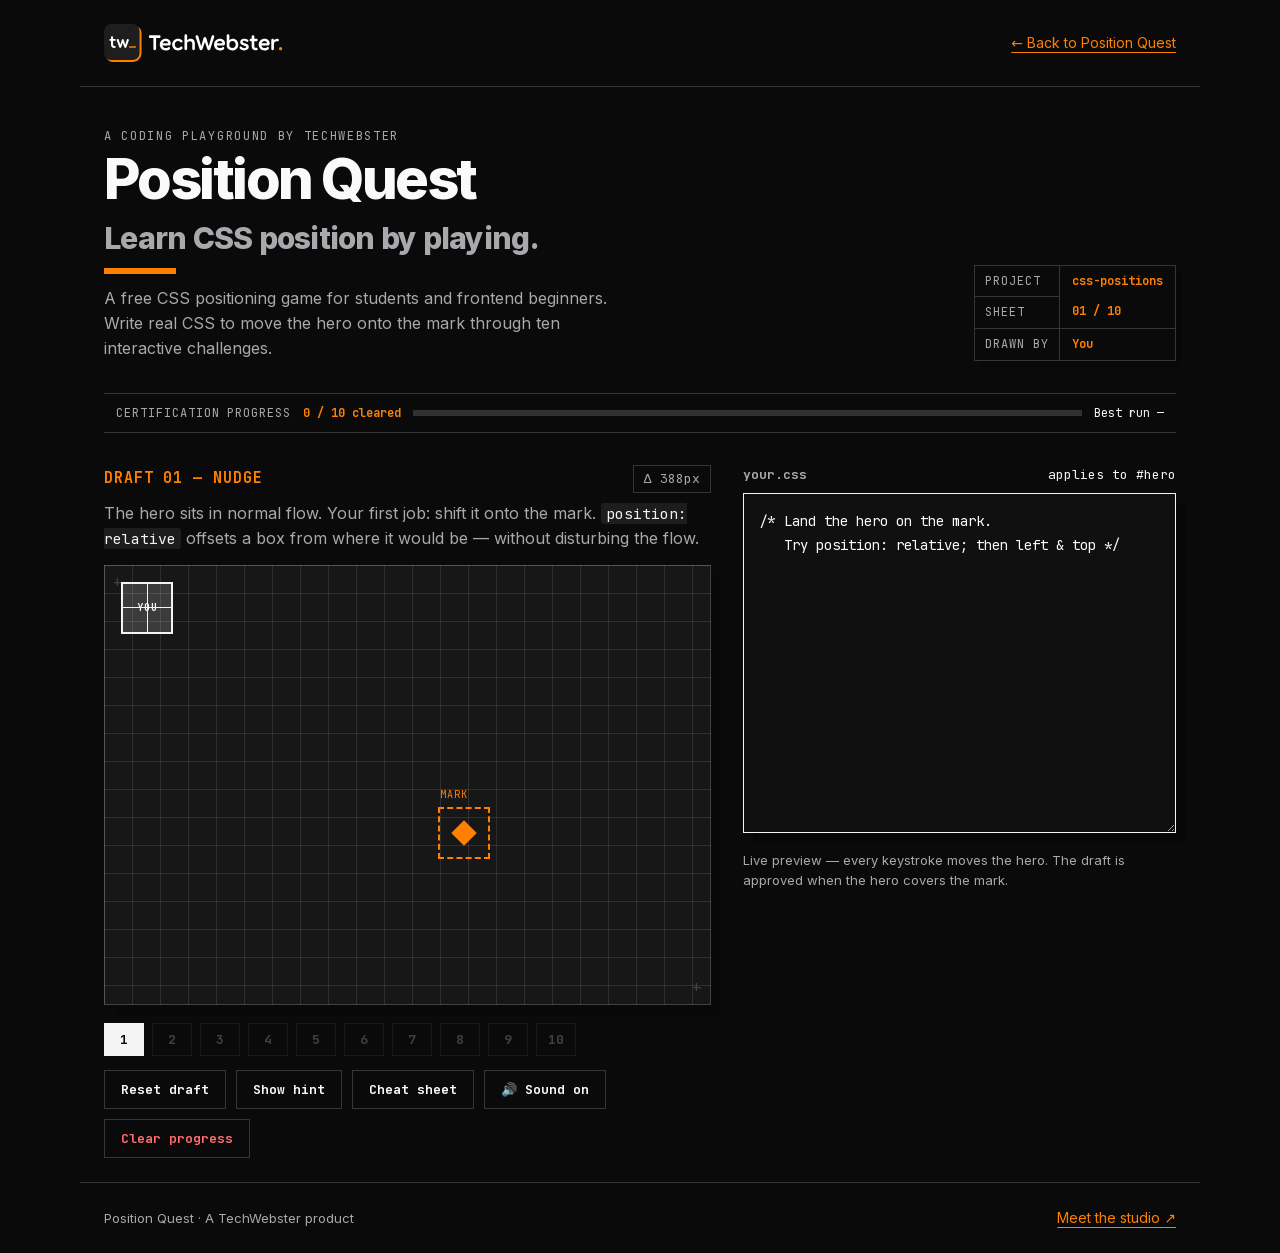
==== play/index.html @ 9aeb405f "Add product landing page and dedicated gameplay route" ====
<!doctype html>
<html lang="en">
<head>
<meta charset="utf-8">
<meta name="viewport" content="width=device-width, initial-scale=1">
<title>Play Position Quest — CSS Challenges | TechWebster</title>
<meta name="description" content="Learn CSS positioning with Position Quest by TechWebster. Practice relative, absolute, fixed and z-index in 10 free interactive coding challenges.">
<link rel="canonical" href="https://css-positions.techwebster.com/play/">
<meta name="theme-color" content="#FF7F00">
<meta name="color-scheme" content="dark">
<meta name="author" content="TechWebster">
<meta property="og:type" content="website">
<meta property="og:site_name" content="Position Quest by TechWebster">
<meta property="og:title" content="CSS Position Game — Position Quest by TechWebster">
<meta property="og:description" content="Learn CSS positioning with Position Quest by TechWebster. Practice relative, absolute, fixed and z-index in 10 free interactive coding challenges.">
<meta property="og:url" content="https://css-positions.techwebster.com/play/">
<meta property="og:image" content="https://css-positions.techwebster.com/assets/social-preview.png">
<meta property="og:image:width" content="1200">
<meta property="og:image:height" content="630">
<meta property="og:image:alt" content="Position Quest by TechWebster — learn CSS position by playing">
<meta name="twitter:card" content="summary_large_image">
<meta name="twitter:title" content="Position Quest by TechWebster">
<meta name="twitter:description" content="Learn CSS positioning with Position Quest by TechWebster. Practice relative, absolute, fixed and z-index in 10 free interactive coding challenges.">
<meta name="twitter:image" content="https://css-positions.techwebster.com/assets/social-preview.png">
<link rel="icon" href="../assets/favicon.ico" sizes="any">
<link rel="apple-touch-icon" href="../assets/apple-touch-icon.png">
<link rel="preload" href="../assets/inter-latin.woff2" as="font" type="font/woff2" crossorigin>
<link rel="stylesheet" href="../style.css">
<script type="application/ld+json">{
  "@context": "https://schema.org",
  "@graph": [
    {
      "@type": "Organization",
      "@id": "https://www.techwebster.com/#organization",
      "name": "TechWebster",
      "url": "https://www.techwebster.com/",
      "logo": "https://www.techwebster.com/logo-white.svg"
    },
    {
      "@type": "WebSite",
      "@id": "https://css-positions.techwebster.com/#website",
      "name": "Position Quest by TechWebster",
      "url": "https://css-positions.techwebster.com/",
      "publisher": {
        "@id": "https://www.techwebster.com/#organization"
      }
    },
    {
      "@type": "WebApplication",
      "@id": "https://css-positions.techwebster.com/#app",
      "name": "Position Quest",
      "url": "https://css-positions.techwebster.com/play/",
      "description": "Learn CSS positioning with Position Quest by TechWebster. Practice relative, absolute, fixed and z-index in 10 free interactive coding challenges.",
      "applicationCategory": "EducationalApplication",
      "operatingSystem": "Any",
      "isAccessibleForFree": true,
      "inLanguage": "en",
      "offers": {
        "@type": "Offer",
        "price": "0",
        "priceCurrency": "USD"
      },
      "publisher": {
        "@id": "https://www.techwebster.com/#organization"
      }
    },
    {
      "@type": "WebPage",
      "@id": "https://css-positions.techwebster.com/play/#webpage",
      "url": "https://css-positions.techwebster.com/play/",
      "name": "Play Position Quest \u2014 TechWebster",
      "isPartOf": {
        "@id": "https://css-positions.techwebster.com/#website"
      },
      "mainEntity": {
        "@id": "https://css-positions.techwebster.com/#app"
      }
    }
  ]
}</script>
</head>
<body>
<a class="skip-link" href="#main-content">Skip to the drafting board</a>

<nav class="brand-nav" aria-label="TechWebster">
  <a href="https://www.techwebster.com/" aria-label="TechWebster home"><img src="../assets/techwebster-logo.svg" width="180" height="38" alt="TechWebster"></a>
  <a href="../">← Back to Position Quest</a>
</nav>
<header class="sheet-head">
  <div>
    <p class="eyebrow">A coding playground by TechWebster</p>
    <h1>Position Quest<span class="heading-sub">Learn CSS position by playing.</span></h1>
    <p class="sub">A free CSS positioning game for students and frontend beginners. Write real CSS to move the hero onto the mark through ten interactive challenges.</p>
  </div>
  <div class="titleblock" aria-hidden="true">
    <span>Project</span><b>css-positions</b>
    <span>Sheet</span><b id="sheet-no">01 / 10</b>
    <span>Drawn by</span><b>You</b>
  </div>
</header>

<main id="main-content">
  <div class="progress-strip" aria-label="Course progress">
    <span class="progress-label">Certification progress</span>
    <strong id="progress-count">0 / 10 cleared</strong>
    <div class="progress-track" aria-hidden="true"><span id="progress-fill"></span></div>
    <span id="best-score" class="progress-best">Best run —</span>
  </div>
  <section class="board-col">
    <div class="hud">
      <h2 id="lv-name">Draft 01</h2>
      <span id="meter" class="meter" title="Distance from hero to mark">Δ —</span>
    </div>
    <p id="lv-brief" class="brief">Start with relative positioning: use CSS offsets to move the hero onto the mark.</p>

    <div id="board" class="board" aria-describedby="lv-brief">
      <div id="deco"></div>
      <div id="target"><span class="tag">MARK</span></div>
      <div id="hero"><span>YOU</span></div>
      <div id="confetti" aria-hidden="true"></div>
      <div id="win" class="win" role="status" aria-live="polite" hidden>
        <p class="win-big">Draft approved</p>
        <p class="win-sub" id="win-sub">The foreman is pleased.</p>
        <p class="win-stats" id="win-stats"></p>
        <button id="next-btn" class="btn btn-amber">Next draft →</button>
      </div>
    </div>

    <div class="level-chips" id="chips" role="tablist" aria-label="Levels"></div>

    <div class="tools">
      <button id="reset-btn" class="btn">Reset draft</button>
      <button id="hint-btn" class="btn">Show hint</button>
      <button id="cheat-btn" class="btn">Cheat sheet</button>
      <button id="mute-btn" class="btn">🔊 Sound on</button>
      <button id="clear-progress-btn" class="btn btn-danger">Clear progress</button>
    </div>
    <p id="hint" class="hint" aria-live="polite" hidden></p>
    <p id="announcement" class="sr-only" aria-live="assertive"></p>
  </section>

  <section class="editor-col">
    <label class="ed-label" for="editor">your.css <span class="ed-scope">applies to #hero</span></label>
    <textarea id="editor" aria-label="CSS editor for the hero" aria-describedby="editor-note" spellcheck="false" autocapitalize="off" autocorrect="off"
      placeholder="/* write CSS here, e.g.
position: relative;
left: 40px; */"></textarea>
    <p class="ed-note" id="editor-note">Live preview — every keystroke moves the hero. The draft is approved when the hero covers the mark.</p>
  </section>
  <noscript><p>The game needs JavaScript. Enable it to play Position Quest.</p></noscript>
</main>
<footer class="site-footer"><span>Position Quest · A TechWebster product</span><a href="https://www.techwebster.com/">Meet the studio <span aria-hidden="true">↗</span></a></footer>

<dialog id="cheat" class="cheat">
  <h2>Position cheat sheet</h2>
  <dl>
    <dt><code>position: static;</code></dt>
    <dd>Default. The box sits in normal flow — <code>top / right / bottom / left</code> do nothing.</dd>
    <dt><code>position: relative;</code></dt>
    <dd>Offset from where it <em>would</em> be. Flow keeps its original space. Enables <code>z-index</code> and acts as the anchor for absolute children.</dd>
    <dt><code>position: absolute;</code></dt>
    <dd>Removed from flow. Anchored to the nearest <em>positioned</em> ancestor (else the page). <code>top/right/bottom/left</code> measure from that ancestor's edges.</dd>
    <dt><code>position: fixed;</code></dt>
    <dd>Removed from flow. Usually anchored to the <em>viewport</em>. Certain ancestors, such as transformed elements, can establish its containing block instead.</dd>
    <dt><code>position: sticky;</code></dt>
    <dd>Relative until it crosses a scroll threshold (<code>top: 0</code> etc.), then it sticks, within its parent.</dd>
    <dt><code>z-index</code></dt>
    <dd>Stacking order within a stacking context. Works on positioned elements and flex or grid items; higher values paint above lower ones in the same context.</dd>
    <dt>Tricks</dt>
    <dd>Center anything: <code>position:absolute; inset:0; margin:auto;</code> or <code>left:50%; top:50%; transform:translate(-50%,-50%);</code></dd>
  </dl>
  <form method="dialog"><button class="btn btn-amber">Back to the board</button></form>
</dialog>

<style id="level-css"></style>
<style id="user-css"></style>
<script src="../game.js"></script>
</body>
</html>
---- style.css ----
@font-face { font-family: Inter; src: url("assets/inter-latin.woff2") format("woff2"); font-style: normal; font-weight: 100 900; font-display: swap; }
@font-face { font-family: "JetBrains Mono"; src: url("assets/jetbrains-mono-latin.woff2") format("woff2"); font-style: normal; font-weight: 100 800; font-display: swap; }
/* Position Quest — blueprint drafting theme */
:root {
  --bg: #0a0a0a;
  --bg-2: #171717;
  --line: rgba(255, 255, 255, 0.18);
  --grid: rgba(255, 255, 255, 0.10);
  --ink: #fafafa;
  --ink-dim: #a8a8ad;
  --amber: #ff7f00;
  --cyan: #f4f4f5;
  --red: #ff6b6b;
  --font-display: "Inter", system-ui, sans-serif;
  --font-body: "Inter", system-ui, sans-serif;
  --font-mono: "JetBrains Mono", ui-monospace, "SF Mono", Menlo, monospace;
}

* { box-sizing: border-box; }

.skip-link {
  position: fixed;
  left: 12px;
  top: 12px;
  z-index: 100;
  transform: translateY(-180%);
  padding: 8px 12px;
  background: var(--amber);
  color: var(--bg);
  font-family: var(--font-mono);
  font-size: 12px;
  font-weight: 700;
}
.skip-link:not(:focus) { visibility: hidden; }
.skip-link:focus { transform: translateY(0); visibility: visible; }
.sr-only {
  position: absolute;
  width: 1px;
  height: 1px;
  padding: 0;
  margin: -1px;
  overflow: hidden;
  clip: rect(0, 0, 0, 0);
  white-space: nowrap;
  border: 0;
}

body {
  margin: 0;
  min-height: 100vh;
  background:
    linear-gradient(var(--grid) 1px, transparent 1px) 0 -1px / 28px 28px,
    linear-gradient(90deg, var(--grid) 1px, transparent 1px) -1px 0 / 28px 28px,
    var(--bg);
  color: var(--ink);
  font-family: var(--font-body);
  line-height: 1.55;
}

/* ---------- sheet head ---------- */
.sheet-head {
  max-width: 1120px;
  margin: 0 auto;
  padding: 40px 24px 8px;
  display: flex;
  flex-wrap: wrap;
  gap: 24px;
  align-items: flex-end;
  justify-content: space-between;
}
.eyebrow {
  font-family: var(--font-mono);
  font-size: 12px;
  letter-spacing: 0.14em;
  text-transform: uppercase;
  color: var(--ink-dim);
  margin: 0 0 6px;
}
h1 {
  font-family: var(--font-display);
  font-size: clamp(32px, 6vw, 56px);
  letter-spacing: 0.01em;
  margin: 0;
  line-height: 1;
}
h1::after {
  content: "";
  display: block;
  width: 72px;
  height: 6px;
  margin-top: 10px;
  background: var(--amber);
}
.sub { max-width: 52ch; color: var(--ink-dim); margin: 12px 0 0; }
.sub code, .brief code, .cheat code, .hint code {
  font-family: var(--font-mono);
  font-size: 0.92em;
  color: var(--cyan);
  background: rgba(244, 244, 245, 0.08);
  padding: 1px 5px;
  border-radius: 3px;
}
.titleblock {
  border: 1px solid var(--line);
  display: grid;
  grid-template-columns: auto auto;
  font-family: var(--font-mono);
  font-size: 12px;
  box-shadow: 6px 6px 0 rgba(0, 0, 0, 0.25);
}
.titleblock span {
  padding: 6px 10px;
  color: var(--ink-dim);
  text-transform: uppercase;
  letter-spacing: 0.08em;
  border-top: 1px solid var(--line);
}
.titleblock span:first-child, .titleblock span:nth-child(2) { border-top: 0; }
.titleblock b {
  padding: 6px 12px;
  font-weight: 700;
  color: var(--amber);
  border-top: 1px solid var(--line);
  border-left: 1px solid var(--line);
}
.titleblock b:first-of-type, .titleblock b:nth-of-type(2) { border-top: 0; }

/* ---------- layout ---------- */
main {
  max-width: 1120px;
  margin: 0 auto;
  padding: 24px;
  display: grid;
  grid-template-columns: minmax(0, 1.4fr) minmax(0, 1fr);
  gap: 32px;
  align-items: start;
}
.progress-strip {
  grid-column: 1 / -1;
  display: grid;
  grid-template-columns: auto auto minmax(120px, 1fr) auto;
  gap: 12px;
  align-items: center;
  padding: 10px 12px;
  border-block: 1px solid var(--line);
  font-family: var(--font-mono);
  font-size: 12px;
}
.progress-label { color: var(--ink-dim); text-transform: uppercase; letter-spacing: .08em; }
.progress-strip strong { color: var(--amber); white-space: nowrap; }
.progress-track { height: 6px; background: rgba(255, 255, 255, .16); }
#progress-fill {
  display: block;
  width: 0;
  height: 100%;
  background: var(--amber);
  transition: width .35s ease-out;
}
.progress-best { color: var(--cyan); white-space: nowrap; }
@media (max-width: 900px) {
  main { grid-template-columns: 1fr; }
}

/* ---------- board ---------- */
.hud { display: flex; align-items: baseline; justify-content: space-between; gap: 16px; }
.hud h2 {
  font-family: var(--font-mono);
  font-size: 15px;
  font-weight: 700;
  letter-spacing: 0.06em;
  text-transform: uppercase;
  margin: 0;
  color: var(--amber);
}
.meter {
  font-family: var(--font-mono);
  font-size: 13px;
  color: var(--ink-dim);
  border: 1px solid var(--line);
  padding: 3px 10px;
  white-space: nowrap;
}
.meter.hot { color: var(--amber); border-color: var(--amber); }
.brief { color: var(--ink-dim); min-height: 3.1em; margin: 8px 0 14px; max-width: 64ch; }

.board {
  position: relative;
  height: 440px;
  border: 1px solid var(--line);
  background:
    linear-gradient(var(--grid) 1px, transparent 1px) 0 -1px / 28px 28px,
    linear-gradient(90deg, var(--grid) 1px, transparent 1px) -1px 0 / 28px 28px,
    var(--bg-2);
  box-shadow: 10px 10px 0 rgba(0, 0, 0, 0.25);
  padding: 16px;
}
.board::before, .board::after {
  content: "+";
  position: absolute;
  font-family: var(--font-mono);
  color: var(--line);
  font-size: 16px;
}
.board::before { top: 4px; left: 8px; }
.board::after { bottom: 4px; right: 8px; }

#deco { display: contents; }

/* crates & deco */
.crate {
  position: absolute;
  border: 2px solid var(--ink-dim);
  background:
    repeating-linear-gradient(45deg, transparent 0 6px, rgba(168, 168, 173, 0.22) 6px 8px),
    var(--bg);
  display: grid;
  place-items: center;
  font-family: var(--font-mono);
  font-size: 10px;
  letter-spacing: 0.12em;
  color: var(--ink-dim);
}
.flow-crate {
  width: 52px;
  height: 52px;
  margin: 20px 0 0 26%;
  position: static;
}

/* hero */
#hero {
  width: 52px;
  height: 52px;
  border: 2px solid var(--cyan);
  background:
    linear-gradient(var(--cyan), var(--cyan)) center / 100% 1px no-repeat,
    linear-gradient(var(--cyan), var(--cyan)) center / 1px 100% no-repeat,
    rgba(244, 244, 245, 0.16);
  display: grid;
  place-items: center;
  font-family: var(--font-mono);
  font-size: 10px;
  font-weight: 700;
  letter-spacing: 0.1em;
  color: var(--cyan);
  z-index: 1;
}

/* target */
#target {
  position: absolute;
  width: 52px;
  height: 52px;
  border: 2px dashed var(--amber);
  display: grid;
  place-items: center;
  z-index: 0;
}
#target::before {
  content: "";
  width: 18px;
  height: 18px;
  background: var(--amber);
  transform: rotate(45deg);
  animation: pulse 1.6s ease-in-out infinite;
}
#target .tag {
  position: absolute;
  top: -22px;
  left: 0;
  font-family: var(--font-mono);
  font-size: 10px;
  letter-spacing: 0.12em;
  color: var(--amber);
  white-space: nowrap;
}
#target.near {
  border-color: var(--cyan);
  box-shadow: 0 0 0 3px rgba(244, 244, 245, 0.25), 0 0 18px rgba(255, 127, 0, 0.45);
}
#target.near .tag { color: var(--cyan); }
@keyframes pulse {
  0%, 100% { transform: rotate(45deg) scale(1); opacity: 1; }
  50% { transform: rotate(45deg) scale(0.72); opacity: 0.6; }
}

/* win banner — compact strip so the final overlap stays visible */
.win[hidden] { display: none; }
.win {
  position: absolute;
  left: -1px;
  right: -1px;
  bottom: -1px;
  z-index: 40;
  display: flex;
  flex-wrap: wrap;
  align-items: center;
  gap: 4px 18px;
  padding: 12px 18px;
  background: linear-gradient(rgba(10, 10, 10, 0.94), rgba(10, 10, 10, 0.88));
  border-top: 2px solid var(--amber);
}
.win-big {
  font-family: var(--font-display);
  font-size: clamp(18px, 3vw, 26px);
  color: var(--amber);
  margin: 0;
}
.win-sub { color: var(--ink-dim); margin: 0; font-size: 14px; }
.win-stats {
  margin: 0;
  font-family: var(--font-mono);
  font-size: 12px;
  color: var(--cyan);
}
.win .btn-amber { margin-left: auto; }

/* confetti */
#confetti { position: absolute; inset: 0; overflow: hidden; pointer-events: none; z-index: 50; }
#confetti i {
  position: absolute;
  top: -14px;
  width: 8px;
  height: 14px;
  animation: fall 1.6s linear forwards;
}
@keyframes fall {
  to { transform: translateY(500px) rotate(540deg); opacity: 0; }
}

/* ---------- level chips ---------- */
.level-chips { display: flex; flex-wrap: wrap; gap: 8px; margin-top: 18px; }
.chip {
  font-family: var(--font-mono);
  font-size: 13px;
  font-weight: 700;
  min-width: 40px;
  padding: 7px 10px;
  background: transparent;
  border: 1px solid var(--line);
  color: var(--ink-dim);
  cursor: pointer;
}
.chip:hover:not(:disabled) { border-color: var(--cyan); color: var(--cyan); }
.chip.current { border-color: var(--cyan); color: var(--bg); background: var(--cyan); }
.chip.done { border-color: var(--amber); color: var(--amber); }
.chip:disabled { opacity: 0.35; cursor: not-allowed; }

/* ---------- tools ---------- */
.tools { display: flex; flex-wrap: wrap; gap: 10px; margin-top: 14px; }
.btn {
  font-family: var(--font-mono);
  font-size: 13px;
  font-weight: 700;
  padding: 10px 16px;
  background: transparent;
  border: 1px solid var(--line);
  color: var(--ink);
  cursor: pointer;
  transition: border-color 0.15s, color 0.15s, transform 0.05s;
}
.btn:hover { border-color: var(--amber); color: var(--amber); }
.btn:active { transform: translateY(1px); }
.btn-amber { background: var(--amber); border-color: var(--amber); color: var(--bg); }
.btn-amber:hover { background: #ff9b38; color: var(--bg); }
.btn-danger { color: var(--red); }
.btn-danger:hover { border-color: var(--red); color: var(--red); }

.hint {
  font-family: var(--font-mono);
  font-size: 13px;
  color: var(--cyan);
  border-left: 3px solid var(--cyan);
  padding: 6px 12px;
  margin: 14px 0 0;
  white-space: pre-wrap;
}

/* ---------- editor ---------- */
.editor-col { position: sticky; top: 24px; }
.ed-label {
  font-family: var(--font-mono);
  font-size: 13px;
  font-weight: 700;
  color: var(--ink-dim);
  display: flex;
  justify-content: space-between;
  margin-bottom: 8px;
}
.ed-scope { font-weight: 400; color: var(--cyan); }
#editor {
  width: 100%;
  height: 340px;
  resize: vertical;
  background: #101010;
  color: var(--ink);
  border: 1px solid var(--line);
  box-shadow: 10px 10px 0 rgba(0, 0, 0, 0.25);
  font-family: var(--font-mono);
  font-size: 14px;
  line-height: 1.7;
  padding: 16px;
  outline: none;
  tab-size: 2;
}
#editor:focus { border-color: var(--cyan); }
.ed-note { font-size: 13px; color: var(--ink-dim); margin: 10px 0 0; }

/* ---------- cheat sheet ---------- */
.cheat {
  max-width: 620px;
  width: calc(100vw - 48px);
  border: 1px solid var(--line);
  background: var(--bg-2);
  color: var(--ink);
  font-family: var(--font-body);
  padding: 28px;
  box-shadow: 12px 12px 0 rgba(0, 0, 0, 0.3);
}
.cheat::backdrop { background: rgba(5, 14, 24, 0.7); }
.cheat h2 { font-family: var(--font-display); font-size: 22px; margin: 0 0 14px; }
.cheat dt { font-family: var(--font-mono); font-weight: 700; color: var(--amber); margin-top: 14px; }
.cheat dd { margin: 2px 0 0; color: var(--ink-dim); font-size: 14px; }

/* ---------- a11y & motion ---------- */
:focus-visible { outline: 2px solid var(--amber); outline-offset: 2px; }
@media (prefers-reduced-motion: reduce) {
  #target::before, #confetti i { animation: none !important; }
}

@media (max-width: 700px) {
  .win { gap: 4px 12px; padding: 10px 14px; }
}

@media (max-width: 900px) {
  .board { height: 340px; }
  .editor-col { position: static; }
  #editor { height: 240px; }
  .progress-strip { grid-template-columns: 1fr auto; }
  .progress-label { grid-column: 1 / 2; }
  .progress-track { grid-column: 1 / -1; grid-row: 2; }
  .progress-best { grid-column: 2; grid-row: 1; }
}

/* TechWebster brand shell; the drafting grid remains the product signature. */
body { background: var(--bg); }
.brand-nav, .site-footer { max-width: 1120px; margin: 0 auto; padding: 24px; display: flex; justify-content: space-between; align-items: center; gap: 20px; }
.brand-nav { border-bottom: 1px solid var(--line); }
.brand-nav img { display: block; max-width: 100%; height: auto; }
a { color: var(--amber); text-underline-offset: 4px; }
.brand-nav a, .site-footer a { font-size: 14px; }
h1 { font-weight: 800; letter-spacing: -.045em; }
.heading-sub { display: block; font-size: clamp(20px, 3vw, 30px); line-height: 1.3; letter-spacing: -.025em; color: var(--ink-dim); margin-top: 12px; }
.learn-section { grid-column: 1 / -1; border-top: 1px solid var(--line); padding-top: 40px; margin-top: 24px; }
.learn-section h2 { font-size: clamp(22px, 3vw, 30px); line-height: 1.25; letter-spacing: -.03em; }
.learn-section p { color: var(--ink-dim); max-width: 80ch; }
.concepts { display: grid; grid-template-columns: repeat(2, minmax(0, 1fr)); gap: 16px 40px; margin: 28px 0 40px; }
.concepts h3 { font-size: 17px; color: var(--ink); }
.concepts code { font-family: var(--font-mono); font-size: .9em; color: var(--ink); overflow-wrap: anywhere; }
.site-footer { border-top: 1px solid var(--line); color: var(--ink-dim); font-size: 13px; }
:focus-visible { outline: 2px solid var(--amber); outline-offset: 4px; }
@media (max-width: 600px) { .concepts { grid-template-columns: 1fr; gap: 8px; } .brand-nav img { width: 145px; } .brand-nav, .site-footer { flex-wrap: wrap; } }

/* Landing: a single invitation to play, framed by the company brand. */
.landing-page { display: flex; flex-direction: column; min-height: 100svh; }
.landing-page .brand-nav, .landing-page .site-footer { width: 100%; }
.landing-hero { flex: 1; width: 100%; padding: 64px 24px; grid-template-columns: minmax(0, 1.1fr) minmax(0, 1fr); align-items: center; gap: 60px; }
.hero-copy .eyebrow { color: var(--amber); letter-spacing: .1em; margin-bottom: 24px; }
.hero-copy h1 { font-size: clamp(58px, 6.6vw, 84px); line-height: .98; letter-spacing: -.065em; }
.hero-copy h1::after { display: none; }
.hero-copy h1 span { color: var(--amber); }
.hero-copy h2 { font-size: 22px; line-height: 1.3; letter-spacing: -.025em; margin: 28px 0 14px; }
.hero-description { color: var(--ink-dim); font-size: 16px; max-width: 47ch; }
.hero-topics { font-size: 14px; color: var(--ink-dim); line-height: 1.8; margin: 22px 0 28px; }
.play-cta { display: inline-flex; gap: 64px; align-items: center; background: var(--amber); color: var(--bg); padding: 15px 22px; font-size: 17px; font-weight: 700; text-decoration: none; border-radius: 5px; transition: background .15s; }
.play-cta:hover { background: #ff9b38; }
.play-note { font-size: 12px; color: var(--ink-dim); margin-top: 15px; }
.hero-preview { margin: 0; min-width: 0; border: 1px solid var(--line); background: #101010; box-shadow: 12px 12px 0 #171717; }
.preview-bar { display: flex; justify-content: space-between; padding: 16px 20px; border-bottom: 1px solid var(--line); font: 11px var(--font-mono); color: var(--ink-dim); }
.preview-bar span:last-child { color: var(--amber); }
.preview-grid { height: 300px; position: relative; background: linear-gradient(var(--grid) 1px, transparent 1px) 0 0 / 24px 24px, linear-gradient(90deg,var(--grid) 1px,transparent 1px) 0 0 / 24px 24px; }
.preview-origin { position: absolute; top: 54px; left: 40px; width: 60px; height: 60px; border: 1px solid var(--ink); display: grid; place-items: center; font: 11px var(--font-mono); background: #fafafa0d; }
.preview-path { position: absolute; left: 100px; top: 84px; width: calc(65% - 100px); height: 80px; border-top: 1px dashed #ffffff55; border-right: 1px dashed #ffffff55; }
.preview-target { position: absolute; left: calc(65% - 30px); top: 134px; width: 60px; height: 60px; border: 1px dashed var(--amber); color: var(--amber); background: #ff7f0012; display: grid; place-items: center; font-size: 36px; }
.preview-target span { position: absolute; top: -25px; white-space: nowrap; font: 10px var(--font-mono); }
.preview-caption { position: absolute; bottom: 24px; left: 24px; color: var(--ink-dim); font: 11px var(--font-mono); }
.hero-preview figcaption { padding: 22px; border-top: 1px solid var(--line); display: flex; justify-content: space-between; align-items: end; gap: 8px; }
.hero-preview code { font: 13px/1.8 var(--font-mono); }
.hero-preview code span { color: var(--amber); }
.preview-live { color: var(--ink-dim); font: 9px var(--font-mono); white-space: nowrap; }
.landing-page .site-footer { align-items: center; }
.landing-page .site-footer strong, .landing-page .site-footer span { display: block; }
.landing-page .site-footer strong { color: var(--ink); margin-bottom: 5px; font-weight: 500; }
.footer-links { display: flex; gap: 24px; }
@media (max-width: 900px) { .landing-hero { gap: 32px; grid-template-columns: 1fr 1fr; } .preview-live { display: none; } }
@media (max-width: 700px) { .landing-hero { grid-template-columns: 1fr; padding-top: 40px; padding-bottom: 40px; } .hero-copy h1 { font-size: clamp(56px, 12vw, 78px); } .hero-preview { max-width: 480px; width: 100%; } .preview-grid { height: 250px; } .landing-page .site-footer { gap: 20px; } }
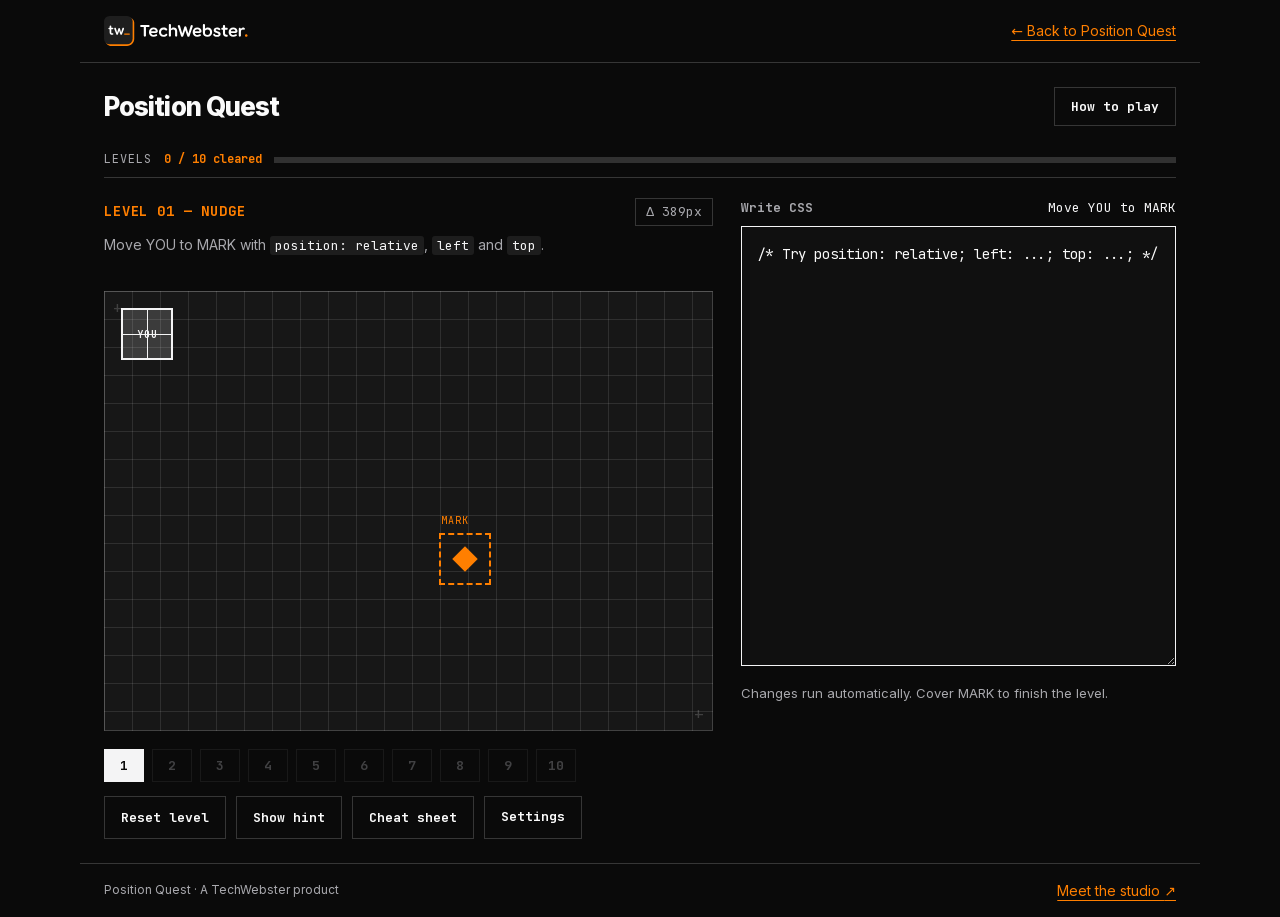
==== commit d44e769a: "Simplify gameplay with concise goals and optional help" ====
--- a/play/index.html
+++ b/play/index.html
@@ -79,37 +79,28 @@
   ]
 }</script>
 </head>
-<body>
+<body class="game-page">
 <a class="skip-link" href="#main-content">Skip to the drafting board</a>
 
 <nav class="brand-nav" aria-label="TechWebster">
   <a href="https://www.techwebster.com/" aria-label="TechWebster home"><img src="../assets/techwebster-logo.svg" width="180" height="38" alt="TechWebster"></a>
   <a href="../">← Back to Position Quest</a>
 </nav>
-<header class="sheet-head">
-  <div>
-    <p class="eyebrow">A coding playground by TechWebster</p>
-    <h1>Position Quest<span class="heading-sub">Learn CSS position by playing.</span></h1>
-    <p class="sub">A free CSS positioning game for students and frontend beginners. Write real CSS to move the hero onto the mark through ten interactive challenges.</p>
-  </div>
-  <div class="titleblock" aria-hidden="true">
-    <span>Project</span><b>css-positions</b>
-    <span>Sheet</span><b id="sheet-no">01 / 10</b>
-    <span>Drawn by</span><b>You</b>
-  </div>
+<header class="game-heading">
+  <h1>Position Quest</h1>
+  <button id="help-btn" class="btn" type="button">How to play</button>
 </header>
-
 <main id="main-content">
   <div class="progress-strip" aria-label="Course progress">
-    <span class="progress-label">Certification progress</span>
+    <span class="progress-label">Levels</span>
     <strong id="progress-count">0 / 10 cleared</strong>
     <div class="progress-track" aria-hidden="true"><span id="progress-fill"></span></div>
-    <span id="best-score" class="progress-best">Best run —</span>
+
   </div>
   <section class="board-col">
     <div class="hud">
       <h2 id="lv-name">Draft 01</h2>
-      <span id="meter" class="meter" title="Distance from hero to mark">Δ —</span>
+      <span id="meter" class="meter" title="Distance to target">Δ —</span>
     </div>
     <p id="lv-brief" class="brief">Start with relative positioning: use CSS offsets to move the hero onto the mark.</p>
 
@@ -119,38 +110,48 @@
       <div id="hero"><span>YOU</span></div>
       <div id="confetti" aria-hidden="true"></div>
       <div id="win" class="win" role="status" aria-live="polite" hidden>
-        <p class="win-big">Draft approved</p>
+        <p class="win-big">Level complete!</p>
         <p class="win-sub" id="win-sub">The foreman is pleased.</p>
         <p class="win-stats" id="win-stats"></p>
-        <button id="next-btn" class="btn btn-amber">Next draft →</button>
+        <button id="next-btn" class="btn btn-amber">Next level →</button>
       </div>
     </div>
 
     <div class="level-chips" id="chips" role="tablist" aria-label="Levels"></div>
 
     <div class="tools">
-      <button id="reset-btn" class="btn">Reset draft</button>
+      <button id="reset-btn" class="btn">Reset level</button>
       <button id="hint-btn" class="btn">Show hint</button>
       <button id="cheat-btn" class="btn">Cheat sheet</button>
-      <button id="mute-btn" class="btn">🔊 Sound on</button>
-      <button id="clear-progress-btn" class="btn btn-danger">Clear progress</button>
+      <details class="game-options"><summary class="btn">Settings</summary><div class="game-options-panel">
+        <button id="mute-btn" class="btn">🔊 Sound on</button>
+        <button id="clear-progress-btn" class="btn btn-danger">Clear progress</button>
+      </div></details>
     </div>
     <p id="hint" class="hint" aria-live="polite" hidden></p>
     <p id="announcement" class="sr-only" aria-live="assertive"></p>
   </section>
 
   <section class="editor-col">
-    <label class="ed-label" for="editor">your.css <span class="ed-scope">applies to #hero</span></label>
+    <label class="ed-label" for="editor">Write CSS <span class="ed-scope">Move YOU to MARK</span></label>
     <textarea id="editor" aria-label="CSS editor for the hero" aria-describedby="editor-note" spellcheck="false" autocapitalize="off" autocorrect="off"
       placeholder="/* write CSS here, e.g.
 position: relative;
 left: 40px; */"></textarea>
-    <p class="ed-note" id="editor-note">Live preview — every keystroke moves the hero. The draft is approved when the hero covers the mark.</p>
+    <p class="ed-note" id="editor-note">Changes run automatically. Cover MARK to finish the level.</p>
   </section>
   <noscript><p>The game needs JavaScript. Enable it to play Position Quest.</p></noscript>
 </main>
 <footer class="site-footer"><span>Position Quest · A TechWebster product</span><a href="https://www.techwebster.com/">Meet the studio <span aria-hidden="true">↗</span></a></footer>
 
+<dialog id="help" class="cheat" aria-labelledby="help-title">
+  <h2 id="help-title">How to play</h2>
+  <ol><li>Read the level goal.</li><li>Write CSS to move <strong>YOU</strong> onto <strong>MARK</strong>.</li><li>Cover the target to unlock the next level.</li></ol>
+  <p>Stuck? Use <strong>Show hint</strong> or the <strong>Cheat sheet</strong>.</p>
+  <p>Progress saves in this browser.</p>
+  <p id="best-score">Best run —</p>
+  <form method="dialog"><button class="btn btn-amber">Got it</button></form>
+</dialog>
 <dialog id="cheat" class="cheat">
   <h2>Position cheat sheet</h2>
   <dl>
--- a/style.css
+++ b/style.css
@@ -494,3 +494,40 @@
 .footer-links { display: flex; gap: 24px; }
 @media (max-width: 900px) { .landing-hero { gap: 32px; grid-template-columns: 1fr 1fr; } .preview-live { display: none; } }
 @media (max-width: 700px) { .landing-hero { grid-template-columns: 1fr; padding-top: 40px; padding-bottom: 40px; } .hero-copy h1 { font-size: clamp(56px, 12vw, 78px); } .hero-preview { max-width: 480px; width: 100%; } .preview-grid { height: 250px; } .landing-page .site-footer { gap: 20px; } }
+
+.hero-copy h1 { font-size: clamp(48px, 5.1vw, 65px); line-height: 1.04; }
+.hero-copy h1 .typing-line { display: block; font-size: .62em; line-height: 1.2; min-height: 2.4em; margin-top: 16px; letter-spacing: -.035em; }
+.typing-line::after { content: ''; display: inline-block; width: 2px; height: .85em; margin-left: 5px; background: var(--amber); }
+.hero-animating .typing-line::after { animation: typing-caret 1s step-end infinite; }
+@keyframes typing-caret { 50% { opacity: 0; } }
+.preview-toggle { padding: 0; border: 0; background: transparent; color: var(--amber); font: inherit; cursor: pointer; text-decoration: underline; text-underline-offset: 3px; }
+.preview-toggle[hidden] { display: none; }
+.preview-origin { z-index: 2; }
+.preview-target { left: 40px; top: 54px; }
+.hero-preview code b { font-weight: 400; color: var(--ink); font-variant-numeric: tabular-nums; }
+@media (prefers-reduced-motion: reduce) { .typing-line::after { display: none; } }
+@media (max-width: 700px) { .hero-copy h1 { font-size: clamp(44px, 11vw, 64px); } }
+.preview-origin { background: #202020; }
+
+/* Gameplay keeps the goal, board and editor in view. */
+.game-page .brand-nav { padding-block: 16px; }
+.game-page .brand-nav img { width: 145px; }
+.game-heading { max-width: 1120px; margin: 0 auto; padding: 24px 24px 0; display: flex; align-items: center; justify-content: space-between; gap: 16px; }
+.game-heading h1 { font-size: 26px; letter-spacing: -.035em; }
+.game-heading h1::after { display: none; }
+.game-page main { padding-top: 16px; gap: 20px 28px; }
+.game-page .progress-strip { grid-template-columns: auto auto 1fr; padding: 8px 0; border-top: 0; }
+.game-page .brief { font-size: 14px; min-height: 3.1em; }
+.game-page .hud h2 { font-size: 14px; }
+.game-page .board, .game-page #editor { box-shadow: none; }
+.game-page .editor-col { padding-top: 0; }
+.game-page #editor { height: 440px; }
+.game-page .site-footer { padding-block: 16px; font-size: 12px; }
+.game-options { position: relative; }
+.game-options summary { list-style: none; }
+.game-options summary::-webkit-details-marker { display: none; }
+.game-options-panel { position: absolute; right: 0; bottom: calc(100% + 8px); z-index: 60; padding: 10px; background: var(--bg-2); border: 1px solid var(--line); display: grid; gap: 8px; min-width: 180px; }
+#help { max-width: 430px; }
+#help li { margin-bottom: 10px; }
+#help p { color: var(--ink-dim); font-size: 14px; }
+@media (max-width: 900px) { .game-page .progress-track { grid-column: auto; grid-row: auto; } .game-page #editor { height: 210px; } .game-page .board { height: 300px; } .game-heading h1 { font-size: 22px; } }
